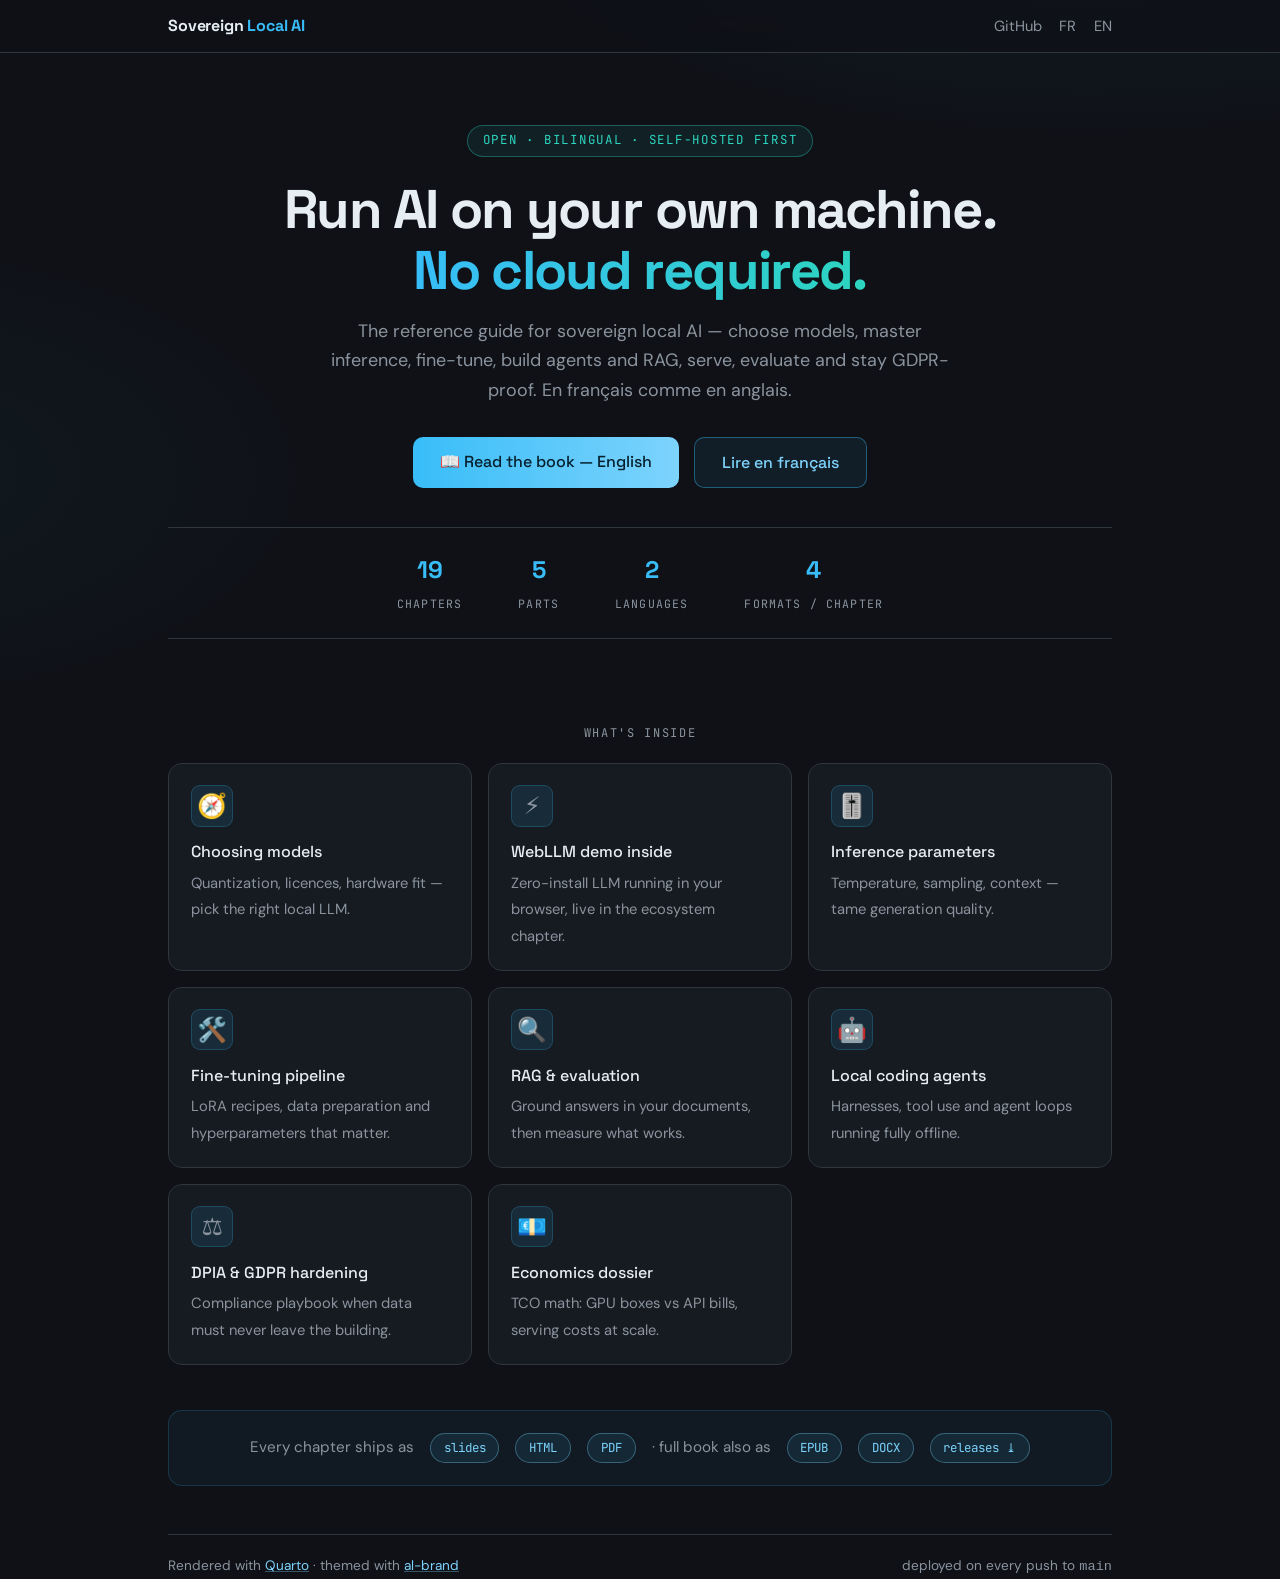
==== tools/index.html @ 24ec6c0c "feat: outstanding landing page + book reading UX - landing: hero w/ gradient headline, stats band, 8" ====
<!doctype html>
<html lang="en">
  <head>
    <meta charset="utf-8" />
    <meta name="viewport" content="width=device-width, initial-scale=1" />
    <title>Sovereign Local AI — The Reference Guide / Le guide de référence</title>
    <meta
      name="description"
      content="Sovereign Local AI — open bilingual reference guide: run, tune and ship local LLMs. Run locally, tune, deploy: 19 chapters, 5 parts, slides, PDF, EPUB."
    />
    <link
      rel="icon"
      href="data:image/svg+xml,<svg xmlns='http://www.w3.org/2000/svg' viewBox='0 0 100 100'><text y='.9em' font-size='90'>🛰️</text></svg>"
    />
    <link rel="preconnect" href="https://fonts.googleapis.com" />
    <link rel="preconnect" href="https://fonts.gstatic.com" crossorigin />
    <link
      href="https://fonts.googleapis.com/css2?family=Space+Grotesk:wght@500;700&family=DM+Sans:ital,wght@0,400;0,500;1,400&family=JetBrains+Mono&display=swap"
      rel="stylesheet"
    />
    <style>
      :root {
        --void: #0f1117;
        --surface: #161b22;
        --surface-mid: #1c2128;
        --border: #30363d;
        --ink: #e6edf3;
        --muted: #8b949e;
        --sky: #38bdf8;
        --sky-light: #7dd3fc;
        --teal: #2dd4bf;
      }
      * {
        box-sizing: border-box;
      }
      html {
        scroll-behavior: smooth;
      }
      body {
        margin: 0;
        background:
          radial-gradient(70rem 34rem at 85% -12%, rgba(56, 189, 248, 0.1), transparent 60%),
          radial-gradient(50rem 26rem at -10% 30%, rgba(45, 212, 191, 0.05), transparent 55%),
          var(--void);
        color: var(--ink);
        font-family: "DM Sans", system-ui, sans-serif;
        line-height: 1.65;
      }
      ::selection {
        background: rgba(56, 189, 248, 0.35);
      }
      :focus-visible {
        outline: 2px solid var(--sky);
        outline-offset: 3px;
        border-radius: 4px;
      }

      /* ── layout ── */
      .wrap {
        max-width: 62rem;
        margin: 0 auto;
        padding: 0 1.5rem;
      }
      main {
        padding-bottom: 3rem;
      }

      /* ── top bar ── */
      .topbar {
        position: sticky;
        top: 0;
        z-index: 10;
        backdrop-filter: blur(10px);
        background: rgba(15, 17, 23, 0.75);
        border-bottom: 1px solid var(--border);
      }
      .topbar .wrap {
        display: flex;
        align-items: center;
        gap: 1rem;
        height: 3.25rem;
      }
      .brand {
        font-family: "Space Grotesk", sans-serif;
        font-weight: 700;
        letter-spacing: -0.01em;
        color: var(--ink);
        text-decoration: none;
        white-space: nowrap;
      }
      .brand em {
        color: var(--sky);
        font-style: normal;
      }
      .topbar nav {
        margin-left: auto;
        display: flex;
        gap: 1.1rem;
        align-items: center;
      }
      .topbar nav a {
        color: var(--muted);
        text-decoration: none;
        font-size: 0.92rem;
      }
      .topbar nav a:hover {
        color: var(--sky);
      }

      /* ── hero ── */
      .hero {
        text-align: center;
        padding: 4.5rem 0 2.5rem;
      }
      .kicker {
        display: inline-block;
        font-family: "JetBrains Mono", monospace;
        font-size: 0.78rem;
        letter-spacing: 0.14em;
        text-transform: uppercase;
        color: var(--teal);
        border: 1px solid rgba(45, 212, 191, 0.35);
        background: rgba(45, 212, 191, 0.08);
        border-radius: 999px;
        padding: 0.28rem 0.9rem;
        margin-bottom: 1.4rem;
      }
      h1 {
        font-family: "Space Grotesk", sans-serif;
        font-size: clamp(2.1rem, 6vw, 3.4rem);
        letter-spacing: -0.03em;
        line-height: 1.12;
        margin: 0 auto 1rem;
        max-width: 46rem;
      }
      h1 .grad {
        background: linear-gradient(92deg, var(--sky), var(--teal));
        -webkit-background-clip: text;
        background-clip: text;
        color: transparent;
      }
      .hero p.sub {
        color: var(--muted);
        font-size: 1.12rem;
        max-width: 40rem;
        margin: 0 auto 2rem;
      }
      .cta-row {
        display: flex;
        gap: 0.9rem;
        justify-content: center;
        flex-wrap: wrap;
        margin-bottom: 2.4rem;
      }
      .cta {
        font-family: "Space Grotesk", sans-serif;
        font-weight: 500;
        font-size: 1rem;
        text-decoration: none;
        padding: 0.7rem 1.7rem;
        border-radius: 10px;
        transition: transform 0.15s ease, box-shadow 0.15s ease, background 0.15s ease;
      }
      .cta.primary {
        color: #06202e;
        background: linear-gradient(92deg, var(--sky), var(--sky-light));
        box-shadow: 0 0 0 rgba(56, 189, 248, 0);
      }
      .cta.primary:hover {
        transform: translateY(-2px);
        box-shadow: 0 8px 28px rgba(56, 189, 248, 0.35);
      }
      .cta.ghost {
        color: var(--sky-light);
        border: 1px solid rgba(56, 189, 248, 0.4);
        background: rgba(56, 189, 248, 0.07);
      }
      .cta.ghost:hover {
        background: rgba(56, 189, 248, 0.16);
        transform: translateY(-2px);
      }

      /* ── stats ── */
      .stats {
        display: flex;
        justify-content: center;
        gap: clamp(1.2rem, 5vw, 3.5rem);
        flex-wrap: wrap;
        padding: 1.4rem 0;
        border-top: 1px solid var(--border);
        border-bottom: 1px solid var(--border);
      }
      .stat b {
        display: block;
        font-family: "Space Grotesk", sans-serif;
        font-size: 1.5rem;
        color: var(--sky);
        letter-spacing: -0.01em;
      }
      .stat span {
        font-family: "JetBrains Mono", monospace;
        font-size: 0.72rem;
        letter-spacing: 0.1em;
        text-transform: uppercase;
        color: var(--muted);
      }

      /* ── features ── */
      .features-label {
        text-align: center;
        font-family: "JetBrains Mono", monospace;
        font-size: 0.75rem;
        letter-spacing: 0.14em;
        text-transform: uppercase;
        color: var(--muted);
        margin: 2.8rem 0 1.2rem;
      }
      .grid {
        display: grid;
        grid-template-columns: repeat(auto-fit, minmax(16rem, 1fr));
        gap: 1rem;
      }
      a.tile {
        display: block;
        padding: 1.3rem 1.4rem;
        border-radius: 14px;
        background: linear-gradient(var(--surface), var(--surface)) padding-box,
          linear-gradient(120deg, rgba(56, 189, 248, 0), rgba(56, 189, 248, 0)) border-box;
        border: 1px solid var(--border);
        text-decoration: none;
        color: inherit;
        transition: transform 0.18s ease, border-color 0.18s ease, box-shadow 0.18s ease;
      }
      a.tile:hover {
        transform: translateY(-4px);
        border-color: rgba(56, 189, 248, 0.55);
        box-shadow: 0 12px 32px rgba(56, 189, 248, 0.12);
      }
      .tile .ico {
        font-size: 1.5rem;
        display: inline-grid;
        place-items: center;
        width: 2.6rem;
        height: 2.6rem;
        border-radius: 9px;
        background: rgba(56, 189, 248, 0.1);
        border: 1px solid rgba(56, 189, 248, 0.22);
        margin-bottom: 0.8rem;
      }
      .tile b {
        font-family: "Space Grotesk", sans-serif;
        display: block;
        margin-bottom: 0.25rem;
        font-weight: 500;
      }
      .tile span {
        color: var(--muted);
        font-size: 0.92rem;
      }
      .tile .arrow {
        float: right;
        color: var(--sky);
        opacity: 0;
        transition: opacity 0.18s ease;
      }
      .tile:hover .arrow {
        opacity: 1;
      }

      /* ── formats strip ── */
      .formats {
        margin: 2.8rem 0 0;
        padding: 1.4rem;
        border-radius: 14px;
        background: rgba(56, 189, 248, 0.05);
        border: 1px solid rgba(56, 189, 248, 0.18);
        display: flex;
        gap: 1rem;
        align-items: center;
        flex-wrap: wrap;
        justify-content: center;
        text-align: center;
      }
      .formats p {
        margin: 0;
        color: var(--muted);
        font-size: 0.95rem;
      }
      .chip {
        font-family: "JetBrains Mono", monospace;
        font-size: 0.78rem;
        color: var(--sky-light);
        border: 1px solid rgba(125, 211, 252, 0.35);
        background: rgba(56, 189, 248, 0.09);
        border-radius: 999px;
        padding: 0.22rem 0.8rem;
        text-decoration: none;
        transition: background 0.15s ease;
      }
      .chip:hover {
        background: rgba(56, 189, 248, 0.2);
        color: var(--sky);
      }

      footer {
        margin-top: 3rem;
        padding: 1.25rem 0 0;
        border-top: 1px solid var(--border);
        font-size: 0.85rem;
        color: var(--muted);
        display: flex;
        gap: 0.5rem;
        flex-wrap: wrap;
      }
      footer a {
        color: var(--sky-light);
        text-decoration-color: rgba(125, 211, 252, 0.35);
      }
      footer a:hover {
        color: var(--sky);
      }
      a {
        color: var(--sky-light);
      }

      /* ── entrance animation (a11y safe) ── */
      @media (prefers-reduced-motion: no-preference) {
        .rise {
          opacity: 0;
          transform: translateY(14px);
          animation: rise 0.55s cubic-bezier(0.2, 0.7, 0.3, 1) forwards;
        }
        .rise:nth-child(2) { animation-delay: 0.07s; }
        .rise:nth-child(3) { animation-delay: 0.14s; }
        @keyframes rise {
          to {
            opacity: 1;
            transform: none;
          }
        }
      }
    </style>
  </head>
  <body>
    <header class="topbar">
      <div class="wrap">
        <a class="brand" href="./">Sovereign <em>Local AI</em></a>
        <nav>
          <a href="https://github.com/antoinelucasfra/localai-review">GitHub</a>
          <a href="fr/book.html">FR</a>
          <a href="en/book.html">EN</a>
        </nav>
      </div>
    </header>

    <main class="wrap">
      <section class="hero">
        <span class="kicker rise">open · bilingual · self-hosted first</span>
        <h1 class="rise">
          Run AI on your own machine.<br />
          <span class="grad">No cloud required.</span>
        </h1>
        <p class="sub rise">
          The reference guide for sovereign local AI — choose models, master inference,
          fine-tune, build agents and RAG, serve, evaluate and stay GDPR-proof.
          En français comme en anglais.
        </p>
        <div class="cta-row rise">
          <a class="cta primary" href="en/book.html">📖 Read the book — English</a>
          <a class="cta ghost" href="fr/book.html">Lire en français</a>
        </div>

        <div class="stats rise">
          <div class="stat"><b>19</b><span>chapters</span></div>
          <div class="stat"><b>5</b><span>parts</span></div>
          <div class="stat"><b>2</b><span>languages</span></div>
          <div class="stat"><b>4</b><span>formats / chapter</span></div>
        </div>
      </section>

      <p class="features-label">What's inside</p>
      <div class="grid">
        <a class="tile" href="en/book.html#core">
          <span class="ico">🧭</span><span class="arrow">→</span>
          <b>Choosing models</b>
          <span>Quantization, licences, hardware fit — pick the right local LLM.</span>
        </a>
        <a class="tile" href="en/book.html#ecosystem">
          <span class="ico">⚡</span><span class="arrow">→</span>
          <b>WebLLM demo inside</b>
          <span>Zero-install LLM running in your browser, live in the ecosystem chapter.</span>
        </a>
        <a class="tile" href="en/book.html#params">
          <span class="ico">🎚️</span><span class="arrow">→</span>
          <b>Inference parameters</b>
          <span>Temperature, sampling, context — tame generation quality.</span>
        </a>
        <a class="tile" href="en/book.html#finetune">
          <span class="ico">🛠️</span><span class="arrow">→</span>
          <b>Fine-tuning pipeline</b>
          <span>LoRA recipes, data preparation and hyperparameters that matter.</span>
        </a>
        <a class="tile" href="en/book.html#rag">
          <span class="ico">🔍</span><span class="arrow">→</span>
          <b>RAG &amp; evaluation</b>
          <span>Ground answers in your documents, then measure what works.</span>
        </a>
        <a class="tile" href="en/book.html#agents">
          <span class="ico">🤖</span><span class="arrow">→</span>
          <b>Local coding agents</b>
          <span>Harnesses, tool use and agent loops running fully offline.</span>
        </a>
        <a class="tile" href="en/book.html#dpia">
          <span class="ico">⚖️</span><span class="arrow">→</span>
          <b>DPIA &amp; GDPR hardening</b>
          <span>Compliance playbook when data must never leave the building.</span>
        </a>
        <a class="tile" href="en/book.html#bizcase">
          <span class="ico">💶</span><span class="arrow">→</span>
          <b>Economics dossier</b>
          <span>TCO math: GPU boxes vs API bills, serving costs at scale.</span>
        </a>
      </div>

      <div class="formats">
        <p>Every chapter ships as</p>
        <span class="chip">slides</span><span class="chip">HTML</span>
        <span class="chip">PDF</span>
        <p>· full book also as</p>
        <span class="chip">EPUB</span><span class="chip">DOCX</span>
        <a class="chip" href="https://github.com/antoinelucasfra/localai-review/releases">releases ⤓</a>
      </div>

      <footer>
        <span>
          Rendered with <a href="https://quarto.org">Quarto</a> · themed with
          <a href="https://github.com/antoinelucasfra/quarto-al-brand">al-brand</a>
        </span>
        <span style="margin-left:auto">deployed on every push to <code>main</code></span>
      </footer>
    </main>
  </body>
</html>
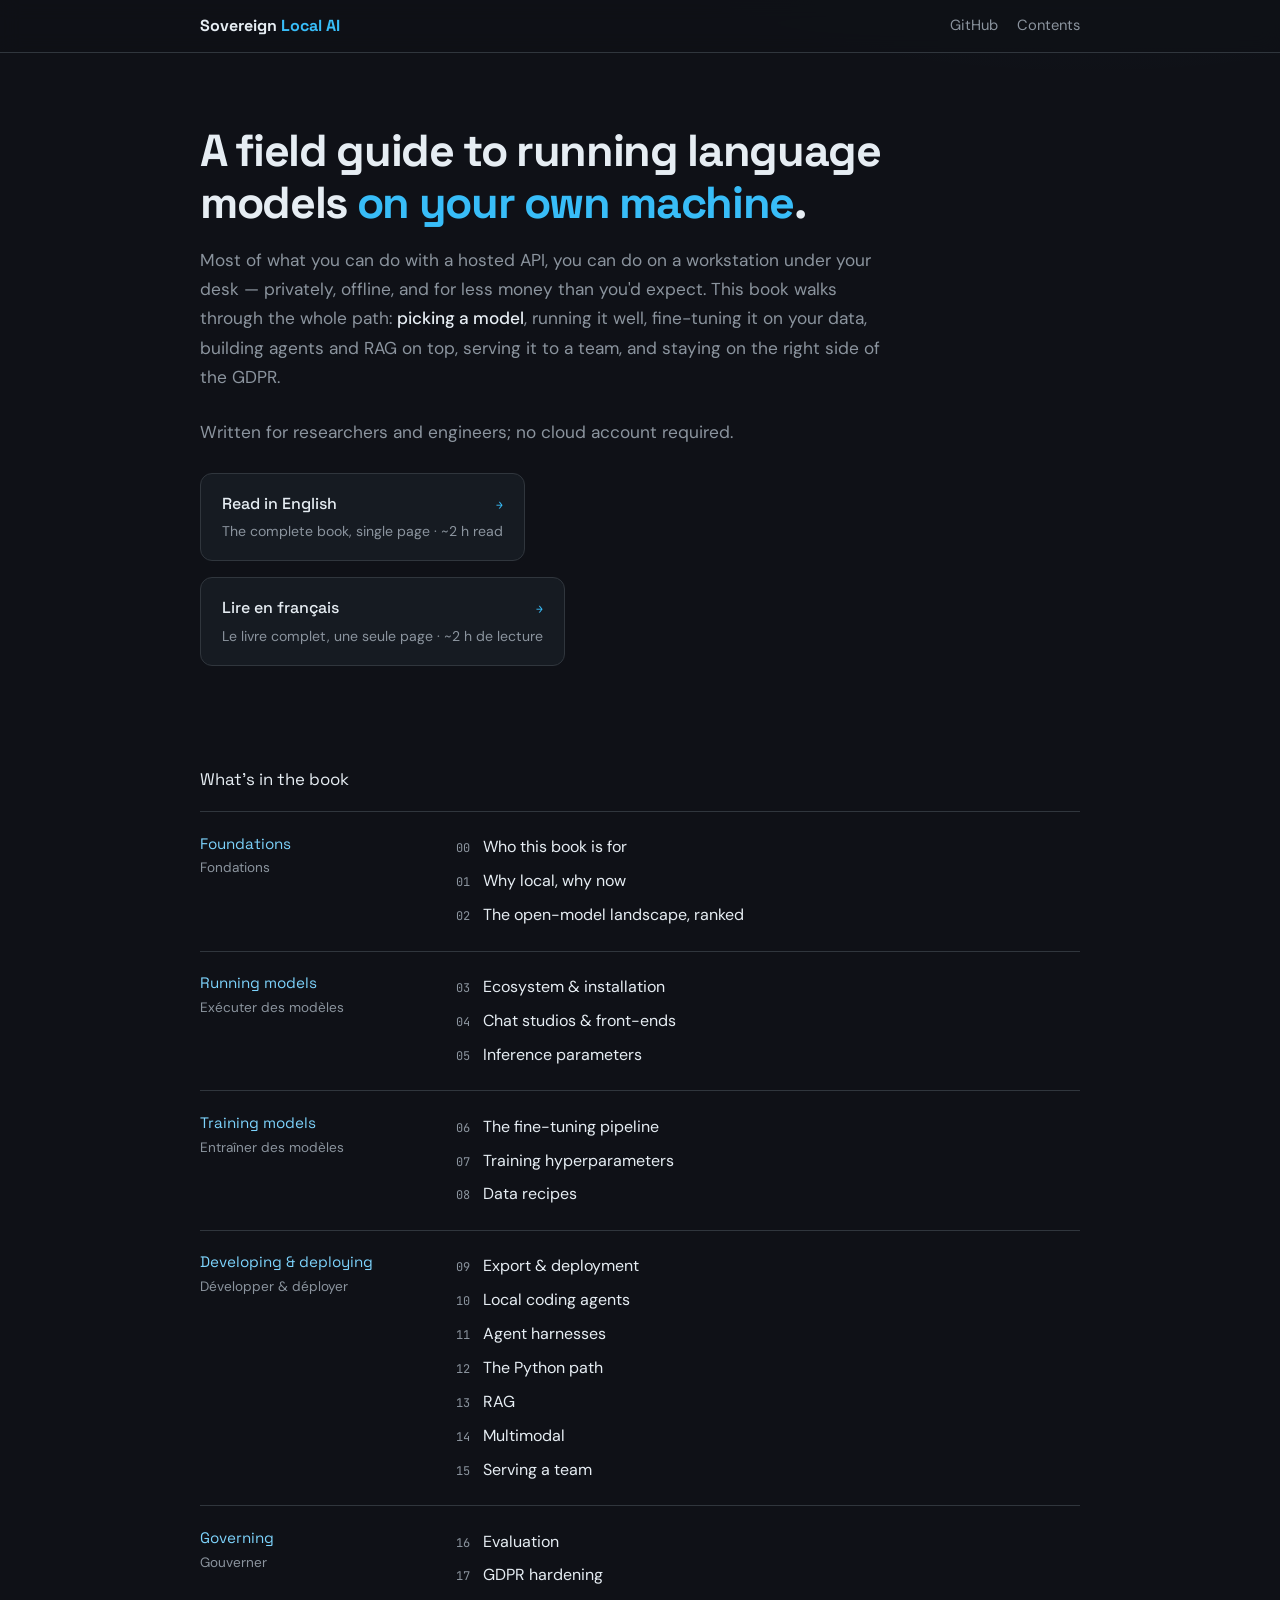
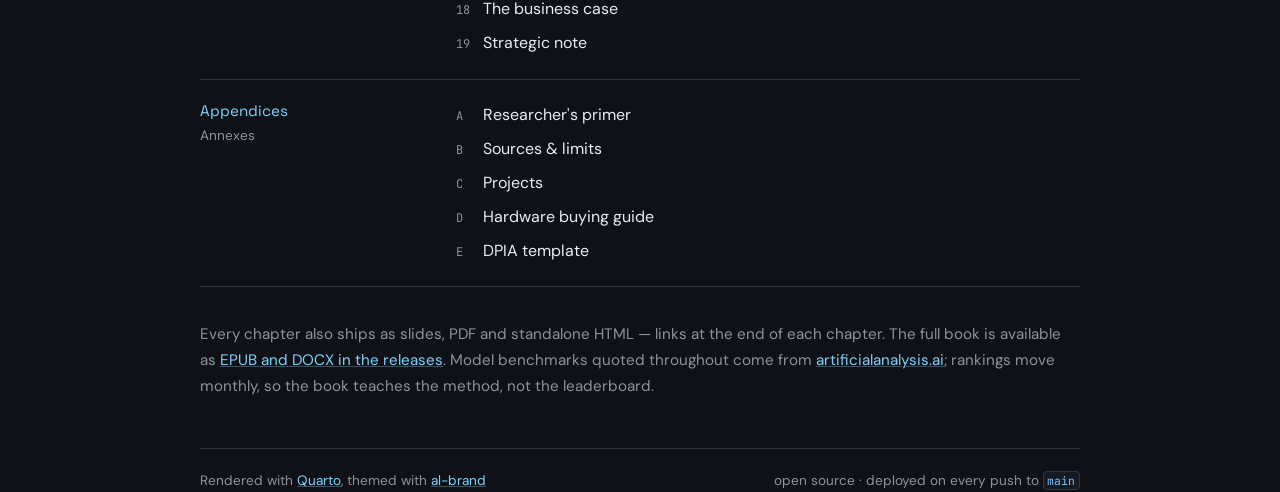
==== commit e44bc191: "feat: data figures in book + editorial landing page - tools/make_figs.py: 4 hand-built branded SVG f" ====
--- a/tools/index.html
+++ b/tools/index.html
@@ -3,10 +3,10 @@
   <head>
     <meta charset="utf-8" />
     <meta name="viewport" content="width=device-width, initial-scale=1" />
-    <title>Sovereign Local AI — The Reference Guide / Le guide de référence</title>
+    <title>Sovereign Local AI — a field guide / un guide de terrain</title>
     <meta
       name="description"
-      content="Sovereign Local AI — open bilingual reference guide: run, tune and ship local LLMs. Run locally, tune, deploy: 19 chapters, 5 parts, slides, PDF, EPUB."
+      content="An open, bilingual field guide to running language models on your own hardware: choosing models, inference, fine-tuning, agents, RAG, serving, evaluation and GDPR. Disponible en français."
     />
     <link
       rel="icon"
@@ -22,13 +22,11 @@
       :root {
         --void: #0f1117;
         --surface: #161b22;
-        --surface-mid: #1c2128;
         --border: #30363d;
         --ink: #e6edf3;
         --muted: #8b949e;
         --sky: #38bdf8;
         --sky-light: #7dd3fc;
-        --teal: #2dd4bf;
       }
       * {
         box-sizing: border-box;
@@ -39,12 +37,11 @@
       body {
         margin: 0;
         background:
-          radial-gradient(70rem 34rem at 85% -12%, rgba(56, 189, 248, 0.1), transparent 60%),
-          radial-gradient(50rem 26rem at -10% 30%, rgba(45, 212, 191, 0.05), transparent 55%),
+          radial-gradient(64rem 30rem at 85% -10%, rgba(56, 189, 248, 0.07), transparent 60%),
           var(--void);
         color: var(--ink);
         font-family: "DM Sans", system-ui, sans-serif;
-        line-height: 1.65;
+        line-height: 1.7;
       }
       ::selection {
         background: rgba(56, 189, 248, 0.35);
@@ -54,39 +51,31 @@
         outline-offset: 3px;
         border-radius: 4px;
       }
-
-      /* ── layout ── */
       .wrap {
-        max-width: 62rem;
+        max-width: 58rem;
         margin: 0 auto;
         padding: 0 1.5rem;
       }
-      main {
-        padding-bottom: 3rem;
-      }
-
-      /* ── top bar ── */
+
+      /* topbar */
       .topbar {
         position: sticky;
         top: 0;
         z-index: 10;
         backdrop-filter: blur(10px);
-        background: rgba(15, 17, 23, 0.75);
+        background: rgba(15, 17, 23, 0.78);
         border-bottom: 1px solid var(--border);
       }
       .topbar .wrap {
         display: flex;
         align-items: center;
-        gap: 1rem;
         height: 3.25rem;
       }
       .brand {
         font-family: "Space Grotesk", sans-serif;
         font-weight: 700;
-        letter-spacing: -0.01em;
         color: var(--ink);
         text-decoration: none;
-        white-space: nowrap;
       }
       .brand em {
         color: var(--sky);
@@ -95,8 +84,7 @@
       .topbar nav {
         margin-left: auto;
         display: flex;
-        gap: 1.1rem;
-        align-items: center;
+        gap: 1.2rem;
       }
       .topbar nav a {
         color: var(--muted);
@@ -107,236 +95,169 @@
         color: var(--sky);
       }
 
-      /* ── hero ── */
-      .hero {
-        text-align: center;
-        padding: 4.5rem 0 2.5rem;
-      }
-      .kicker {
-        display: inline-block;
-        font-family: "JetBrains Mono", monospace;
-        font-size: 0.78rem;
-        letter-spacing: 0.14em;
-        text-transform: uppercase;
-        color: var(--teal);
-        border: 1px solid rgba(45, 212, 191, 0.35);
-        background: rgba(45, 212, 191, 0.08);
-        border-radius: 999px;
-        padding: 0.28rem 0.9rem;
-        margin-bottom: 1.4rem;
+      /* hero — editorial, left-aligned */
+      header.hero {
+        padding: 4.5rem 0 3rem;
+        max-width: 44rem;
       }
       h1 {
         font-family: "Space Grotesk", sans-serif;
-        font-size: clamp(2.1rem, 6vw, 3.4rem);
+        font-size: clamp(1.9rem, 4.6vw, 2.8rem);
         letter-spacing: -0.03em;
-        line-height: 1.12;
-        margin: 0 auto 1rem;
-        max-width: 46rem;
-      }
-      h1 .grad {
-        background: linear-gradient(92deg, var(--sky), var(--teal));
-        -webkit-background-clip: text;
-        background-clip: text;
-        color: transparent;
-      }
-      .hero p.sub {
-        color: var(--muted);
-        font-size: 1.12rem;
-        max-width: 40rem;
-        margin: 0 auto 2rem;
-      }
-      .cta-row {
-        display: flex;
-        gap: 0.9rem;
-        justify-content: center;
+        line-height: 1.15;
+        margin: 0 0 1.1rem;
+      }
+      h1 em {
+        color: var(--sky);
+        font-style: normal;
+      }
+      header.hero p {
+        color: var(--muted);
+        font-size: 1.08rem;
+        margin: 0 0 1.6rem;
+      }
+      header.hero p strong {
+        color: var(--ink);
+        font-weight: 500;
+      }
+      .lang-links {
+        display: flex;
+        gap: 1rem;
         flex-wrap: wrap;
-        margin-bottom: 2.4rem;
-      }
-      .cta {
-        font-family: "Space Grotesk", sans-serif;
-        font-weight: 500;
-        font-size: 1rem;
-        text-decoration: none;
-        padding: 0.7rem 1.7rem;
-        border-radius: 10px;
-        transition: transform 0.15s ease, box-shadow 0.15s ease, background 0.15s ease;
-      }
-      .cta.primary {
-        color: #06202e;
-        background: linear-gradient(92deg, var(--sky), var(--sky-light));
-        box-shadow: 0 0 0 rgba(56, 189, 248, 0);
-      }
-      .cta.primary:hover {
-        transform: translateY(-2px);
-        box-shadow: 0 8px 28px rgba(56, 189, 248, 0.35);
-      }
-      .cta.ghost {
-        color: var(--sky-light);
-        border: 1px solid rgba(56, 189, 248, 0.4);
-        background: rgba(56, 189, 248, 0.07);
-      }
-      .cta.ghost:hover {
-        background: rgba(56, 189, 248, 0.16);
-        transform: translateY(-2px);
-      }
-
-      /* ── stats ── */
-      .stats {
-        display: flex;
-        justify-content: center;
-        gap: clamp(1.2rem, 5vw, 3.5rem);
-        flex-wrap: wrap;
-        padding: 1.4rem 0;
-        border-top: 1px solid var(--border);
-        border-bottom: 1px solid var(--border);
-      }
-      .stat b {
+      }
+      a.lang {
         display: block;
-        font-family: "Space Grotesk", sans-serif;
-        font-size: 1.5rem;
-        color: var(--sky);
-        letter-spacing: -0.01em;
-      }
-      .stat span {
-        font-family: "JetBrains Mono", monospace;
-        font-size: 0.72rem;
-        letter-spacing: 0.1em;
-        text-transform: uppercase;
-        color: var(--muted);
-      }
-
-      /* ── features ── */
-      .features-label {
-        text-align: center;
-        font-family: "JetBrains Mono", monospace;
-        font-size: 0.75rem;
-        letter-spacing: 0.14em;
-        text-transform: uppercase;
-        color: var(--muted);
-        margin: 2.8rem 0 1.2rem;
-      }
-      .grid {
-        display: grid;
-        grid-template-columns: repeat(auto-fit, minmax(16rem, 1fr));
-        gap: 1rem;
-      }
-      a.tile {
-        display: block;
-        padding: 1.3rem 1.4rem;
-        border-radius: 14px;
-        background: linear-gradient(var(--surface), var(--surface)) padding-box,
-          linear-gradient(120deg, rgba(56, 189, 248, 0), rgba(56, 189, 248, 0)) border-box;
+        min-width: 15rem;
+        padding: 1rem 1.3rem;
+        border-radius: 12px;
+        background: var(--surface);
         border: 1px solid var(--border);
         text-decoration: none;
         color: inherit;
-        transition: transform 0.18s ease, border-color 0.18s ease, box-shadow 0.18s ease;
-      }
-      a.tile:hover {
-        transform: translateY(-4px);
+        transition: transform 0.16s ease, border-color 0.16s ease;
+      }
+      a.lang:hover {
+        transform: translateY(-2px);
         border-color: rgba(56, 189, 248, 0.55);
-        box-shadow: 0 12px 32px rgba(56, 189, 248, 0.12);
-      }
-      .tile .ico {
-        font-size: 1.5rem;
-        display: inline-grid;
-        place-items: center;
-        width: 2.6rem;
-        height: 2.6rem;
-        border-radius: 9px;
-        background: rgba(56, 189, 248, 0.1);
-        border: 1px solid rgba(56, 189, 248, 0.22);
-        margin-bottom: 0.8rem;
-      }
-      .tile b {
-        font-family: "Space Grotesk", sans-serif;
+      }
+      a.lang b {
+        font-family: "Space Grotesk", sans-serif;
+        font-weight: 500;
+        display: flex;
+        justify-content: space-between;
+        align-items: baseline;
+      }
+      a.lang b span {
+        font-family: "JetBrains Mono", monospace;
+        font-size: 0.72rem;
+        color: var(--sky);
+        font-weight: 400;
+      }
+      a.lang small {
+        color: var(--muted);
+        font-size: 0.88rem;
+      }
+
+      /* table of contents — the book's real structure */
+      .toc-label {
+        font-family: "Space Grotesk", sans-serif;
+        font-size: 1.05rem;
+        margin: 3.2rem 0 1.1rem;
+        color: var(--ink);
+      }
+      .parts {
+        border-top: 1px solid var(--border);
+      }
+      .part {
+        display: grid;
+        grid-template-columns: 14rem 1fr;
+        gap: 1rem 2rem;
+        padding: 1.15rem 0;
+        border-bottom: 1px solid var(--border);
+      }
+      .part > p {
+        grid-column: 1;
+        margin: 0;
+        font-family: "Space Grotesk", sans-serif;
+        font-size: 0.95rem;
+        color: var(--sky-light);
+      }
+      .part > p small {
         display: block;
-        margin-bottom: 0.25rem;
-        font-weight: 500;
-      }
-      .tile span {
-        color: var(--muted);
-        font-size: 0.92rem;
-      }
-      .tile .arrow {
-        float: right;
-        color: var(--sky);
-        opacity: 0;
-        transition: opacity 0.18s ease;
-      }
-      .tile:hover .arrow {
-        opacity: 1;
-      }
-
-      /* ── formats strip ── */
+        color: var(--muted);
+        font-family: "DM Sans", sans-serif;
+        font-weight: 400;
+        font-size: 0.85rem;
+      }
+      .chapters {
+        grid-column: 2;
+        margin: 0;
+        padding: 0;
+        list-style: none;
+      }
+      .chapters li {
+        margin: 0;
+      }
+      .chapters a {
+        color: var(--ink);
+        text-decoration: none;
+        display: inline-block;
+        padding: 0.18rem 0;
+        border-bottom: 1px solid transparent;
+      }
+      .chapters a:hover {
+        color: var(--sky-light);
+        border-bottom-color: rgba(125, 211, 252, 0.4);
+      }
+      .chapters .no {
+        font-family: "JetBrains Mono", monospace;
+        font-size: 0.75rem;
+        color: var(--muted);
+        width: 1.7rem;
+        display: inline-block;
+      }
+
+      /* formats + footer */
       .formats {
-        margin: 2.8rem 0 0;
-        padding: 1.4rem;
-        border-radius: 14px;
-        background: rgba(56, 189, 248, 0.05);
-        border: 1px solid rgba(56, 189, 248, 0.18);
-        display: flex;
-        gap: 1rem;
-        align-items: center;
-        flex-wrap: wrap;
-        justify-content: center;
-        text-align: center;
-      }
-      .formats p {
-        margin: 0;
+        margin-top: 2.2rem;
         color: var(--muted);
         font-size: 0.95rem;
       }
-      .chip {
+      code {
         font-family: "JetBrains Mono", monospace;
-        font-size: 0.78rem;
-        color: var(--sky-light);
-        border: 1px solid rgba(125, 211, 252, 0.35);
-        background: rgba(56, 189, 248, 0.09);
-        border-radius: 999px;
-        padding: 0.22rem 0.8rem;
-        text-decoration: none;
-        transition: background 0.15s ease;
-      }
-      .chip:hover {
-        background: rgba(56, 189, 248, 0.2);
-        color: var(--sky);
-      }
-
+        font-size: 0.84em;
+        background: var(--surface);
+        border: 1px solid var(--border);
+        border-radius: 4px;
+        padding: 0.08em 0.32em;
+        color: #79c0ff;
+      }
       footer {
         margin-top: 3rem;
-        padding: 1.25rem 0 0;
+        padding-top: 1.25rem;
         border-top: 1px solid var(--border);
         font-size: 0.85rem;
         color: var(--muted);
         display: flex;
-        gap: 0.5rem;
+        gap: 0.6rem;
         flex-wrap: wrap;
       }
-      footer a {
+      footer a,
+      .formats a {
         color: var(--sky-light);
         text-decoration-color: rgba(125, 211, 252, 0.35);
       }
-      footer a:hover {
-        color: var(--sky);
-      }
-      a {
-        color: var(--sky-light);
-      }
-
-      /* ── entrance animation (a11y safe) ── */
-      @media (prefers-reduced-motion: no-preference) {
-        .rise {
-          opacity: 0;
-          transform: translateY(14px);
-          animation: rise 0.55s cubic-bezier(0.2, 0.7, 0.3, 1) forwards;
+      footer a:hover,
+      .formats a:hover {
+        color: var(--sky);
+      }
+      @media (max-width: 40rem) {
+        .part {
+          grid-template-columns: 1fr;
+          gap: 0.4rem;
         }
-        .rise:nth-child(2) { animation-delay: 0.07s; }
-        .rise:nth-child(3) { animation-delay: 0.14s; }
-        @keyframes rise {
-          to {
-            opacity: 1;
-            transform: none;
-          }
+        .part > p small {
+          display: inline;
         }
       }
     </style>
@@ -347,96 +268,109 @@
         <a class="brand" href="./">Sovereign <em>Local AI</em></a>
         <nav>
           <a href="https://github.com/antoinelucasfra/localai-review">GitHub</a>
-          <a href="fr/book.html">FR</a>
-          <a href="en/book.html">EN</a>
+          <a href="#contents">Contents</a>
         </nav>
       </div>
     </header>
 
     <main class="wrap">
-      <section class="hero">
-        <span class="kicker rise">open · bilingual · self-hosted first</span>
-        <h1 class="rise">
-          Run AI on your own machine.<br />
-          <span class="grad">No cloud required.</span>
-        </h1>
-        <p class="sub rise">
-          The reference guide for sovereign local AI — choose models, master inference,
-          fine-tune, build agents and RAG, serve, evaluate and stay GDPR-proof.
-          En français comme en anglais.
+      <header class="hero">
+        <h1>A field guide to running language models <em>on your own machine</em>.</h1>
+        <p>
+          Most of what you can do with a hosted API, you can do on a workstation under
+          your desk — privately, offline, and for less money than you'd expect.
+          This book walks through the whole path: <strong>picking a model</strong>,
+          running it well, fine-tuning it on your data, building agents and RAG on top,
+          serving it to a team, and staying on the right side of the GDPR.
         </p>
-        <div class="cta-row rise">
-          <a class="cta primary" href="en/book.html">📖 Read the book — English</a>
-          <a class="cta ghost" href="fr/book.html">Lire en français</a>
+        <p>
+          Written for researchers and engineers; no cloud account required.
+        </p>
+        <div class="lang-links">
+          <a class="lang" href="en/book.html">
+            <b>Read in English <span>→</span></b>
+            <small>The complete book, single page · ~2 h read</small>
+          </a>
+          <a class="lang" href="fr/book.html">
+            <b>Lire en français <span>→</span></b>
+            <small>Le livre complet, une seule page · ~2 h de lecture</small>
+          </a>
         </div>
-
-        <div class="stats rise">
-          <div class="stat"><b>19</b><span>chapters</span></div>
-          <div class="stat"><b>5</b><span>parts</span></div>
-          <div class="stat"><b>2</b><span>languages</span></div>
-          <div class="stat"><b>4</b><span>formats / chapter</span></div>
-        </div>
-      </section>
-
-      <p class="features-label">What's inside</p>
-      <div class="grid">
-        <a class="tile" href="en/book.html#core">
-          <span class="ico">🧭</span><span class="arrow">→</span>
-          <b>Choosing models</b>
-          <span>Quantization, licences, hardware fit — pick the right local LLM.</span>
-        </a>
-        <a class="tile" href="en/book.html#ecosystem">
-          <span class="ico">⚡</span><span class="arrow">→</span>
-          <b>WebLLM demo inside</b>
-          <span>Zero-install LLM running in your browser, live in the ecosystem chapter.</span>
-        </a>
-        <a class="tile" href="en/book.html#params">
-          <span class="ico">🎚️</span><span class="arrow">→</span>
-          <b>Inference parameters</b>
-          <span>Temperature, sampling, context — tame generation quality.</span>
-        </a>
-        <a class="tile" href="en/book.html#finetune">
-          <span class="ico">🛠️</span><span class="arrow">→</span>
-          <b>Fine-tuning pipeline</b>
-          <span>LoRA recipes, data preparation and hyperparameters that matter.</span>
-        </a>
-        <a class="tile" href="en/book.html#rag">
-          <span class="ico">🔍</span><span class="arrow">→</span>
-          <b>RAG &amp; evaluation</b>
-          <span>Ground answers in your documents, then measure what works.</span>
-        </a>
-        <a class="tile" href="en/book.html#agents">
-          <span class="ico">🤖</span><span class="arrow">→</span>
-          <b>Local coding agents</b>
-          <span>Harnesses, tool use and agent loops running fully offline.</span>
-        </a>
-        <a class="tile" href="en/book.html#dpia">
-          <span class="ico">⚖️</span><span class="arrow">→</span>
-          <b>DPIA &amp; GDPR hardening</b>
-          <span>Compliance playbook when data must never leave the building.</span>
-        </a>
-        <a class="tile" href="en/book.html#bizcase">
-          <span class="ico">💶</span><span class="arrow">→</span>
-          <b>Economics dossier</b>
-          <span>TCO math: GPU boxes vs API bills, serving costs at scale.</span>
-        </a>
+      </header>
+
+      <p class="toc-label" id="contents">What's in the book</p>
+      <div class="parts">
+        <section class="part">
+          <p>Foundations<small>Fondations</small></p>
+          <ul class="chapters">
+            <li><a href="en/book.html#audience"><span class="no">00</span>Who this book is for</a></li>
+            <li><a href="en/book.html#why"><span class="no">01</span>Why local, why now</a></li>
+            <li><a href="en/book.html#landscape"><span class="no">02</span>The open-model landscape, ranked</a></li>
+          </ul>
+        </section>
+        <section class="part">
+          <p>Running models<small>Exécuter des modèles</small></p>
+          <ul class="chapters">
+            <li><a href="en/book.html#ecosystem"><span class="no">03</span>Ecosystem &amp; installation</a></li>
+            <li><a href="en/book.html#chat"><span class="no">04</span>Chat studios &amp; front-ends</a></li>
+            <li><a href="en/book.html#params"><span class="no">05</span>Inference parameters</a></li>
+          </ul>
+        </section>
+        <section class="part">
+          <p>Training models<small>Entraîner des modèles</small></p>
+          <ul class="chapters">
+            <li><a href="en/book.html#finetune"><span class="no">06</span>The fine-tuning pipeline</a></li>
+            <li><a href="en/book.html#hyper"><span class="no">07</span>Training hyperparameters</a></li>
+            <li><a href="en/book.html#data"><span class="no">08</span>Data recipes</a></li>
+          </ul>
+        </section>
+        <section class="part">
+          <p>Developing &amp; deploying<small>Développer &amp; déployer</small></p>
+          <ul class="chapters">
+            <li><a href="en/book.html#export"><span class="no">09</span>Export &amp; deployment</a></li>
+            <li><a href="en/book.html#agents"><span class="no">10</span>Local coding agents</a></li>
+            <li><a href="en/book.html#harness"><span class="no">11</span>Agent harnesses</a></li>
+            <li><a href="en/book.html#core"><span class="no">12</span>The Python path</a></li>
+            <li><a href="en/book.html#rag"><span class="no">13</span>RAG</a></li>
+            <li><a href="en/book.html#multimodal"><span class="no">14</span>Multimodal</a></li>
+            <li><a href="en/book.html#serving"><span class="no">15</span>Serving a team</a></li>
+          </ul>
+        </section>
+        <section class="part">
+          <p>Governing<small>Gouverner</small></p>
+          <ul class="chapters">
+            <li><a href="en/book.html#evaluate"><span class="no">16</span>Evaluation</a></li>
+            <li><a href="en/book.html#gdpr"><span class="no">17</span>GDPR hardening</a></li>
+            <li><a href="en/book.html#bizcase"><span class="no">18</span>The business case</a></li>
+            <li><a href="en/book.html#strategy"><span class="no">19</span>Strategic note</a></li>
+          </ul>
+        </section>
+        <section class="part">
+          <p>Appendices<small>Annexes</small></p>
+          <ul class="chapters">
+            <li><a href="en/book.html#primer"><span class="no">A</span>Researcher's primer</a></li>
+            <li><a href="en/book.html#sources"><span class="no">B</span>Sources &amp; limits</a></li>
+            <li><a href="en/book.html#projects"><span class="no">C</span>Projects</a></li>
+            <li><a href="en/book.html#hardware"><span class="no">D</span>Hardware buying guide</a></li>
+            <li><a href="en/book.html#dpia"><span class="no">E</span>DPIA template</a></li>
+          </ul>
+        </section>
       </div>
 
-      <div class="formats">
-        <p>Every chapter ships as</p>
-        <span class="chip">slides</span><span class="chip">HTML</span>
-        <span class="chip">PDF</span>
-        <p>· full book also as</p>
-        <span class="chip">EPUB</span><span class="chip">DOCX</span>
-        <a class="chip" href="https://github.com/antoinelucasfra/localai-review/releases">releases ⤓</a>
-      </div>
+      <p class="formats">
+        Every chapter also ships as slides, PDF and standalone HTML — links at the end of
+        each chapter. The full book is available as
+        <a href="https://github.com/antoinelucasfra/localai-review/releases">EPUB and DOCX in the releases</a>.
+        Model benchmarks quoted throughout come from
+        <a href="https://artificialanalysis.ai">artificialanalysis.ai</a>; rankings move monthly, so the book teaches the method, not the leaderboard.
+      </p>
 
       <footer>
         <span>
-          Rendered with <a href="https://quarto.org">Quarto</a> · themed with
+          Rendered with <a href="https://quarto.org">Quarto</a>, themed with
           <a href="https://github.com/antoinelucasfra/quarto-al-brand">al-brand</a>
         </span>
-        <span style="margin-left:auto">deployed on every push to <code>main</code></span>
+        <span style="margin-left:auto">open source · deployed on every push to <code>main</code></span>
       </footer>
     </main>
   </body>
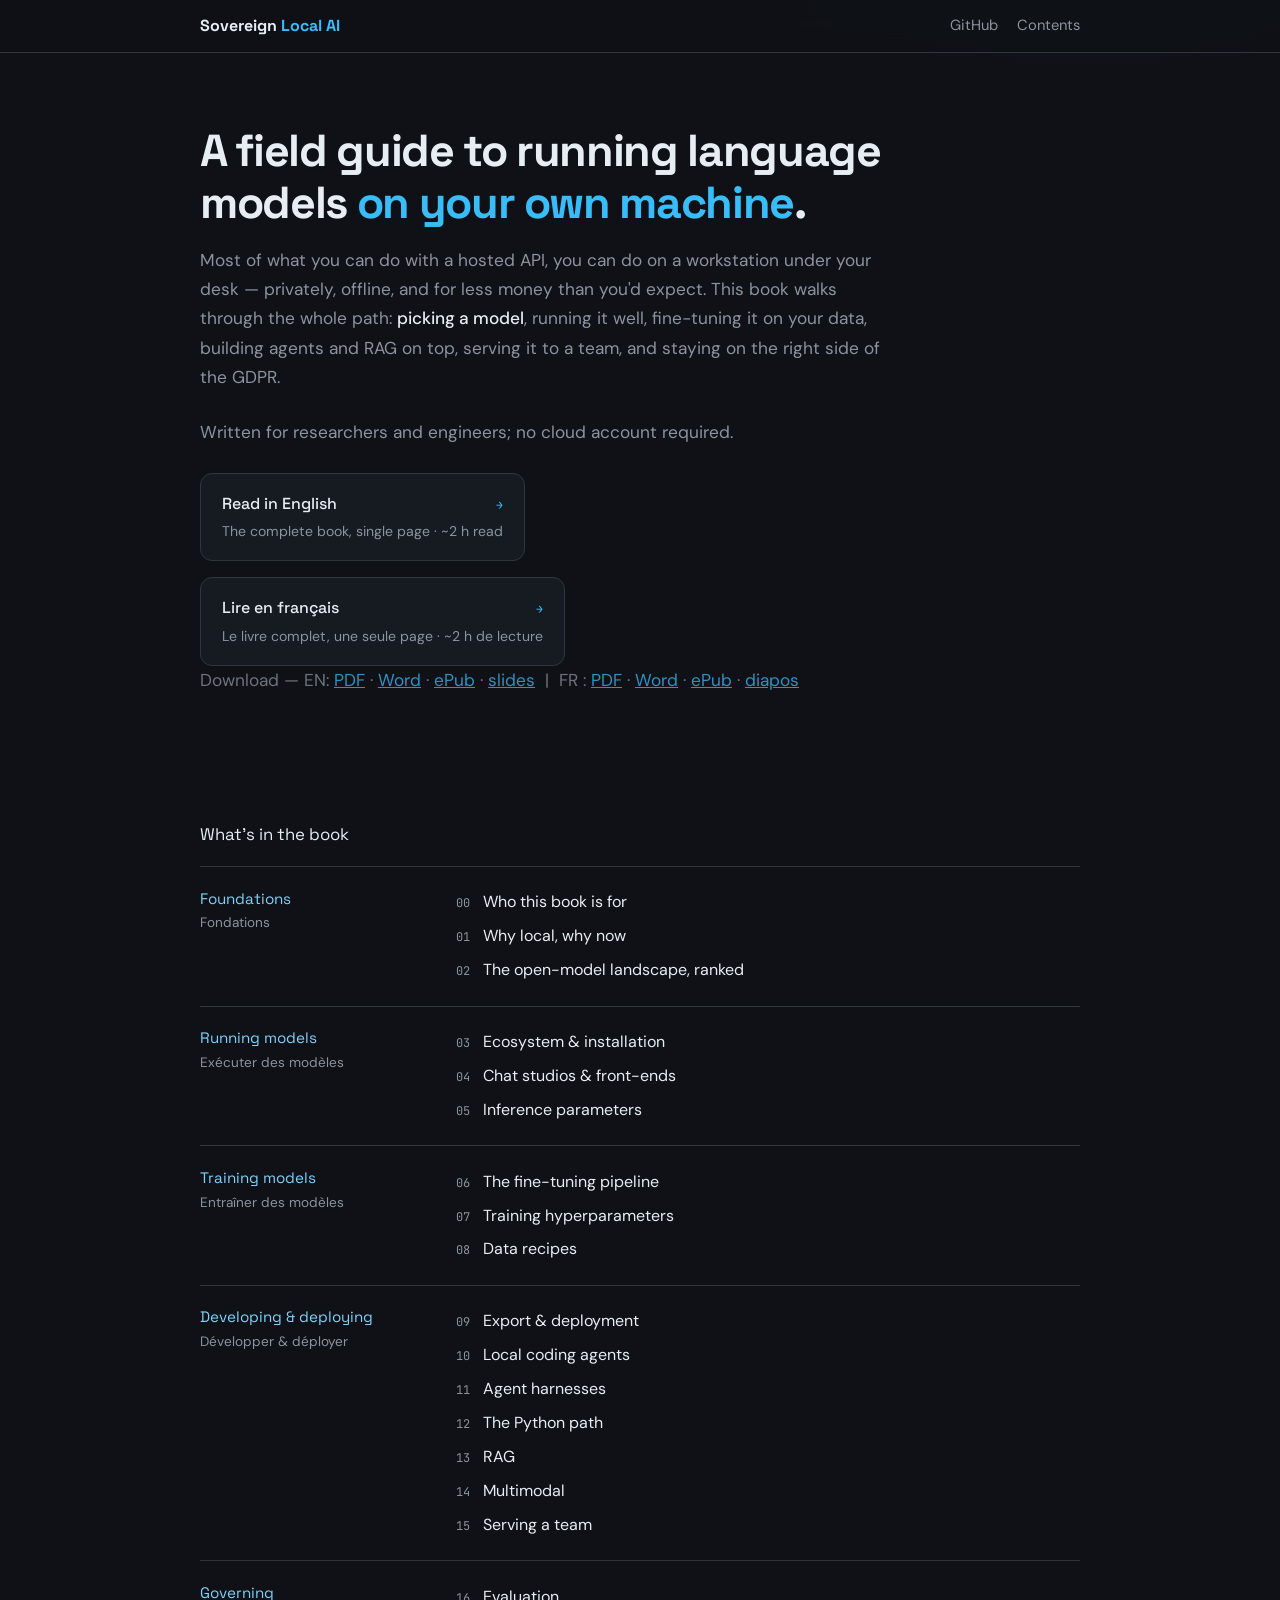
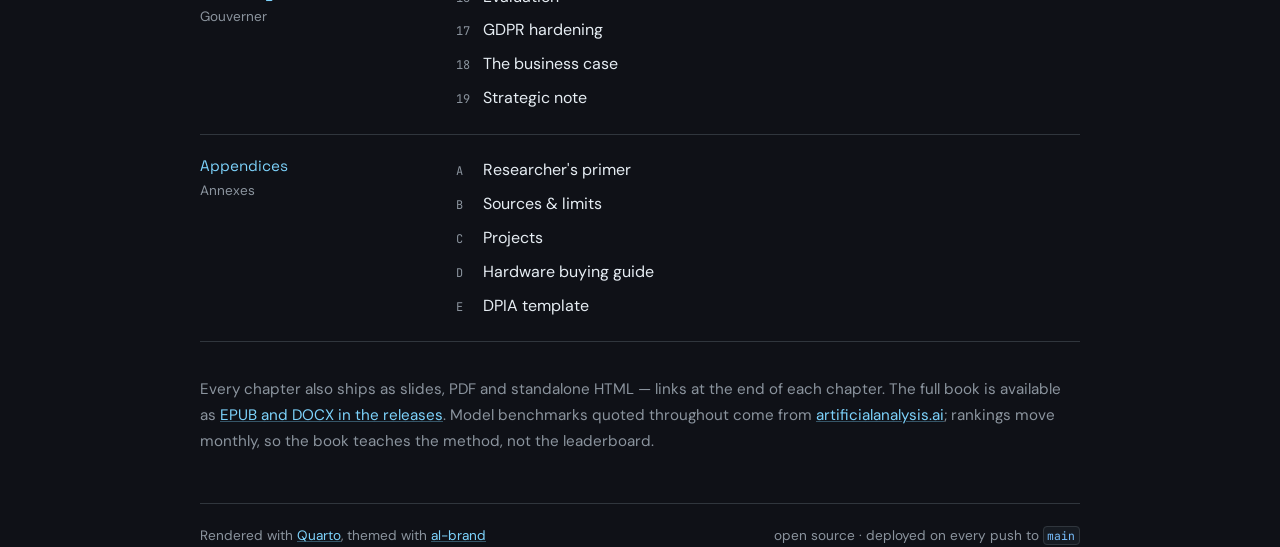
==== commit eb58a213: "feat: nested collapsible book sidebar + full format matrix (book slides, per-chapter Word) + landing" ====
--- a/tools/index.html
+++ b/tools/index.html
@@ -37,7 +37,11 @@
       body {
         margin: 0;
         background:
-          radial-gradient(64rem 30rem at 85% -10%, rgba(56, 189, 248, 0.07), transparent 60%),
+          radial-gradient(
+            64rem 30rem at 85% -10%,
+            rgba(56, 189, 248, 0.07),
+            transparent 60%
+          ),
           var(--void);
         color: var(--ink);
         font-family: "DM Sans", system-ui, sans-serif;
@@ -124,6 +128,14 @@
         display: flex;
         gap: 1rem;
         flex-wrap: wrap;
+      }
+      .dl-line {
+        margin-top: 0.9rem;
+        font-size: 0.85rem;
+        opacity: 0.75;
+      }
+      .dl-line a {
+        color: var(--accent, #38bdf8);
       }
       a.lang {
         display: block;
@@ -134,7 +146,9 @@
         border: 1px solid var(--border);
         text-decoration: none;
         color: inherit;
-        transition: transform 0.16s ease, border-color 0.16s ease;
+        transition:
+          transform 0.16s ease,
+          border-color 0.16s ease;
       }
       a.lang:hover {
         transform: translateY(-2px);
@@ -275,17 +289,18 @@
 
     <main class="wrap">
       <header class="hero">
-        <h1>A field guide to running language models <em>on your own machine</em>.</h1>
+        <h1>
+          A field guide to running language models <em>on your own machine</em>.
+        </h1>
         <p>
-          Most of what you can do with a hosted API, you can do on a workstation under
-          your desk — privately, offline, and for less money than you'd expect.
-          This book walks through the whole path: <strong>picking a model</strong>,
-          running it well, fine-tuning it on your data, building agents and RAG on top,
-          serving it to a team, and staying on the right side of the GDPR.
+          Most of what you can do with a hosted API, you can do on a workstation
+          under your desk — privately, offline, and for less money than you'd
+          expect. This book walks through the whole path:
+          <strong>picking a model</strong>, running it well, fine-tuning it on
+          your data, building agents and RAG on top, serving it to a team, and
+          staying on the right side of the GDPR.
         </p>
-        <p>
-          Written for researchers and engineers; no cloud account required.
-        </p>
+        <p>Written for researchers and engineers; no cloud account required.</p>
         <div class="lang-links">
           <a class="lang" href="en/book.html">
             <b>Read in English <span>→</span></b>
@@ -296,6 +311,18 @@
             <small>Le livre complet, une seule page · ~2 h de lecture</small>
           </a>
         </div>
+        <p class="dl-line">
+          Download — EN:
+          <a href="en/book.pdf">PDF</a> ·
+          <a href="en/book.docx">Word</a> ·
+          <a href="en/book.epub">ePub</a> ·
+          <a href="en/book-slides.html">slides</a>
+          &nbsp;|&nbsp; FR :
+          <a href="fr/book.pdf">PDF</a> ·
+          <a href="fr/book.docx">Word</a> ·
+          <a href="fr/book.epub">ePub</a> ·
+          <a href="fr/book-slides.html">diapos</a>
+        </p>
       </header>
 
       <p class="toc-label" id="contents">What's in the book</p>
@@ -303,74 +330,181 @@
         <section class="part">
           <p>Foundations<small>Fondations</small></p>
           <ul class="chapters">
-            <li><a href="en/book.html#audience"><span class="no">00</span>Who this book is for</a></li>
-            <li><a href="en/book.html#why"><span class="no">01</span>Why local, why now</a></li>
-            <li><a href="en/book.html#landscape"><span class="no">02</span>The open-model landscape, ranked</a></li>
+            <li>
+              <a href="en/book.html#audience"
+                ><span class="no">00</span>Who this book is for</a
+              >
+            </li>
+            <li>
+              <a href="en/book.html#why"
+                ><span class="no">01</span>Why local, why now</a
+              >
+            </li>
+            <li>
+              <a href="en/book.html#landscape"
+                ><span class="no">02</span>The open-model landscape, ranked</a
+              >
+            </li>
           </ul>
         </section>
         <section class="part">
           <p>Running models<small>Exécuter des modèles</small></p>
           <ul class="chapters">
-            <li><a href="en/book.html#ecosystem"><span class="no">03</span>Ecosystem &amp; installation</a></li>
-            <li><a href="en/book.html#chat"><span class="no">04</span>Chat studios &amp; front-ends</a></li>
-            <li><a href="en/book.html#params"><span class="no">05</span>Inference parameters</a></li>
+            <li>
+              <a href="en/book.html#ecosystem"
+                ><span class="no">03</span>Ecosystem &amp; installation</a
+              >
+            </li>
+            <li>
+              <a href="en/book.html#chat"
+                ><span class="no">04</span>Chat studios &amp; front-ends</a
+              >
+            </li>
+            <li>
+              <a href="en/book.html#params"
+                ><span class="no">05</span>Inference parameters</a
+              >
+            </li>
           </ul>
         </section>
         <section class="part">
           <p>Training models<small>Entraîner des modèles</small></p>
           <ul class="chapters">
-            <li><a href="en/book.html#finetune"><span class="no">06</span>The fine-tuning pipeline</a></li>
-            <li><a href="en/book.html#hyper"><span class="no">07</span>Training hyperparameters</a></li>
-            <li><a href="en/book.html#data"><span class="no">08</span>Data recipes</a></li>
+            <li>
+              <a href="en/book.html#finetune"
+                ><span class="no">06</span>The fine-tuning pipeline</a
+              >
+            </li>
+            <li>
+              <a href="en/book.html#hyper"
+                ><span class="no">07</span>Training hyperparameters</a
+              >
+            </li>
+            <li>
+              <a href="en/book.html#data"
+                ><span class="no">08</span>Data recipes</a
+              >
+            </li>
           </ul>
         </section>
         <section class="part">
-          <p>Developing &amp; deploying<small>Développer &amp; déployer</small></p>
+          <p>
+            Developing &amp; deploying<small>Développer &amp; déployer</small>
+          </p>
           <ul class="chapters">
-            <li><a href="en/book.html#export"><span class="no">09</span>Export &amp; deployment</a></li>
-            <li><a href="en/book.html#agents"><span class="no">10</span>Local coding agents</a></li>
-            <li><a href="en/book.html#harness"><span class="no">11</span>Agent harnesses</a></li>
-            <li><a href="en/book.html#core"><span class="no">12</span>The Python path</a></li>
-            <li><a href="en/book.html#rag"><span class="no">13</span>RAG</a></li>
-            <li><a href="en/book.html#multimodal"><span class="no">14</span>Multimodal</a></li>
-            <li><a href="en/book.html#serving"><span class="no">15</span>Serving a team</a></li>
+            <li>
+              <a href="en/book.html#export"
+                ><span class="no">09</span>Export &amp; deployment</a
+              >
+            </li>
+            <li>
+              <a href="en/book.html#agents"
+                ><span class="no">10</span>Local coding agents</a
+              >
+            </li>
+            <li>
+              <a href="en/book.html#harness"
+                ><span class="no">11</span>Agent harnesses</a
+              >
+            </li>
+            <li>
+              <a href="en/book.html#core"
+                ><span class="no">12</span>The Python path</a
+              >
+            </li>
+            <li>
+              <a href="en/book.html#rag"><span class="no">13</span>RAG</a>
+            </li>
+            <li>
+              <a href="en/book.html#multimodal"
+                ><span class="no">14</span>Multimodal</a
+              >
+            </li>
+            <li>
+              <a href="en/book.html#serving"
+                ><span class="no">15</span>Serving a team</a
+              >
+            </li>
           </ul>
         </section>
         <section class="part">
           <p>Governing<small>Gouverner</small></p>
           <ul class="chapters">
-            <li><a href="en/book.html#evaluate"><span class="no">16</span>Evaluation</a></li>
-            <li><a href="en/book.html#gdpr"><span class="no">17</span>GDPR hardening</a></li>
-            <li><a href="en/book.html#bizcase"><span class="no">18</span>The business case</a></li>
-            <li><a href="en/book.html#strategy"><span class="no">19</span>Strategic note</a></li>
+            <li>
+              <a href="en/book.html#evaluate"
+                ><span class="no">16</span>Evaluation</a
+              >
+            </li>
+            <li>
+              <a href="en/book.html#gdpr"
+                ><span class="no">17</span>GDPR hardening</a
+              >
+            </li>
+            <li>
+              <a href="en/book.html#bizcase"
+                ><span class="no">18</span>The business case</a
+              >
+            </li>
+            <li>
+              <a href="en/book.html#strategy"
+                ><span class="no">19</span>Strategic note</a
+              >
+            </li>
           </ul>
         </section>
         <section class="part">
           <p>Appendices<small>Annexes</small></p>
           <ul class="chapters">
-            <li><a href="en/book.html#primer"><span class="no">A</span>Researcher's primer</a></li>
-            <li><a href="en/book.html#sources"><span class="no">B</span>Sources &amp; limits</a></li>
-            <li><a href="en/book.html#projects"><span class="no">C</span>Projects</a></li>
-            <li><a href="en/book.html#hardware"><span class="no">D</span>Hardware buying guide</a></li>
-            <li><a href="en/book.html#dpia"><span class="no">E</span>DPIA template</a></li>
+            <li>
+              <a href="en/book.html#primer"
+                ><span class="no">A</span>Researcher's primer</a
+              >
+            </li>
+            <li>
+              <a href="en/book.html#sources"
+                ><span class="no">B</span>Sources &amp; limits</a
+              >
+            </li>
+            <li>
+              <a href="en/book.html#projects"
+                ><span class="no">C</span>Projects</a
+              >
+            </li>
+            <li>
+              <a href="en/book.html#hardware"
+                ><span class="no">D</span>Hardware buying guide</a
+              >
+            </li>
+            <li>
+              <a href="en/book.html#dpia"
+                ><span class="no">E</span>DPIA template</a
+              >
+            </li>
           </ul>
         </section>
       </div>
 
       <p class="formats">
-        Every chapter also ships as slides, PDF and standalone HTML — links at the end of
-        each chapter. The full book is available as
-        <a href="https://github.com/antoinelucasfra/localai-review/releases">EPUB and DOCX in the releases</a>.
-        Model benchmarks quoted throughout come from
-        <a href="https://artificialanalysis.ai">artificialanalysis.ai</a>; rankings move monthly, so the book teaches the method, not the leaderboard.
+        Every chapter also ships as slides, PDF and standalone HTML — links at
+        the end of each chapter. The full book is available as
+        <a href="https://github.com/antoinelucasfra/localai-review/releases"
+          >EPUB and DOCX in the releases</a
+        >. Model benchmarks quoted throughout come from
+        <a href="https://artificialanalysis.ai">artificialanalysis.ai</a>;
+        rankings move monthly, so the book teaches the method, not the
+        leaderboard.
       </p>
 
       <footer>
         <span>
           Rendered with <a href="https://quarto.org">Quarto</a>, themed with
-          <a href="https://github.com/antoinelucasfra/quarto-al-brand">al-brand</a>
+          <a href="https://github.com/antoinelucasfra/quarto-al-brand"
+            >al-brand</a
+          >
         </span>
-        <span style="margin-left:auto">open source · deployed on every push to <code>main</code></span>
+        <span style="margin-left: auto"
+          >open source · deployed on every push to <code>main</code></span
+        >
       </footer>
     </main>
   </body>
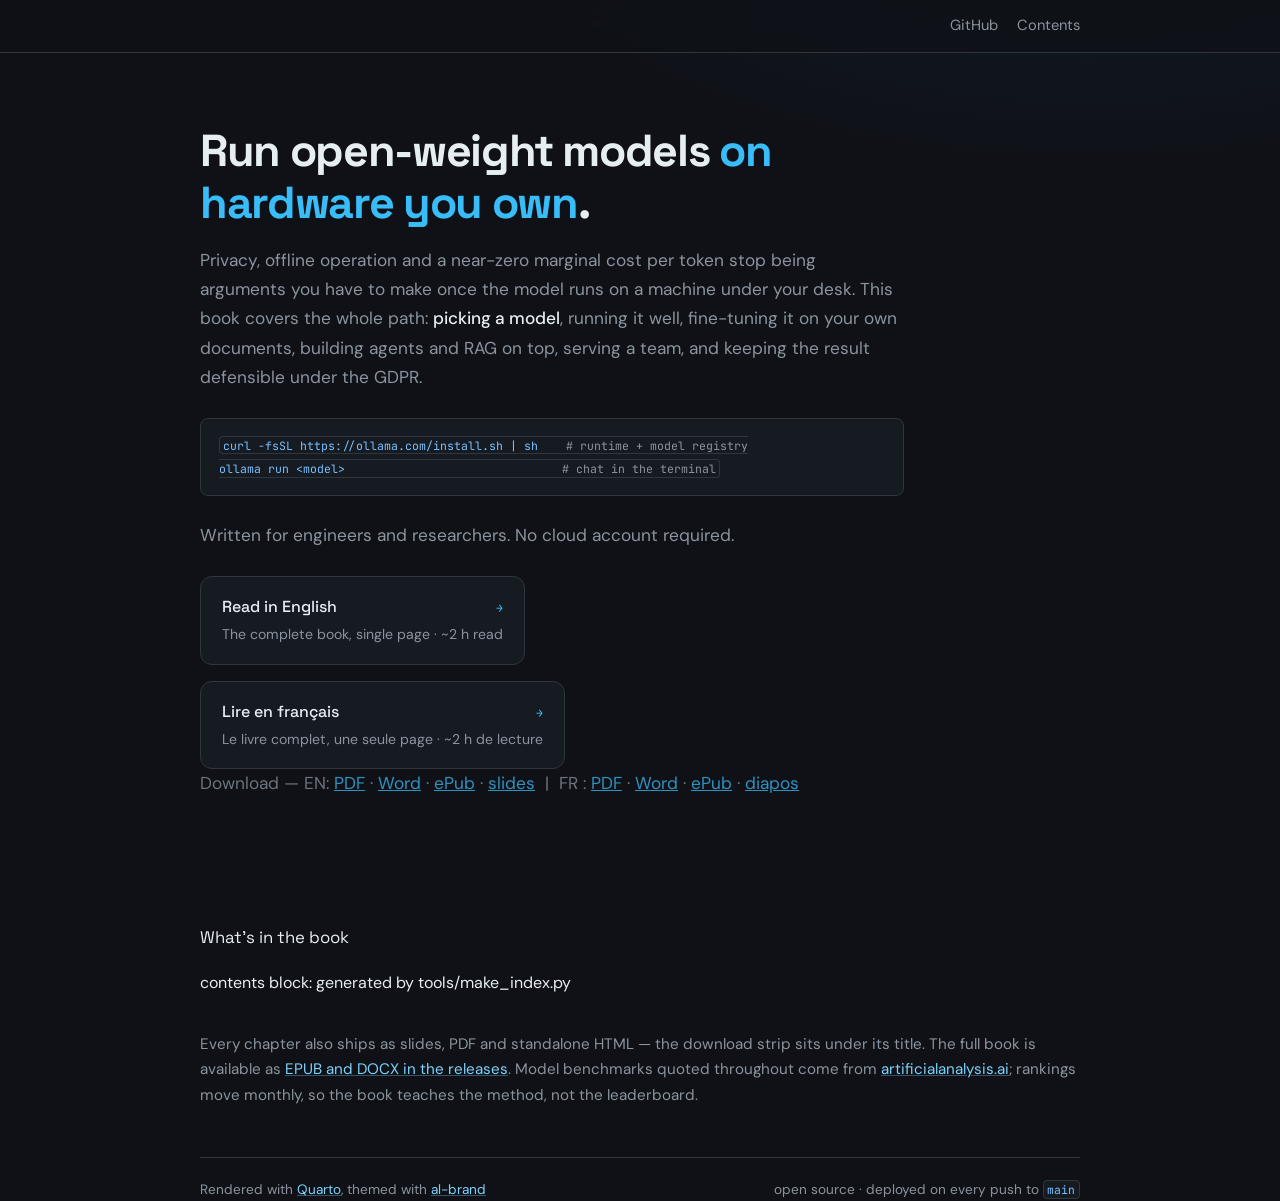
==== commit 7002368d: "build(site): landing generator, 404 page, tooling refresh - tools/make_index.py generates the landin" ====
--- a/tools/index.html
+++ b/tools/index.html
@@ -3,11 +3,8 @@
   <head>
     <meta charset="utf-8" />
     <meta name="viewport" content="width=device-width, initial-scale=1" />
-    <title>Sovereign Local AI — a field guide / un guide de terrain</title>
-    <meta
-      name="description"
-      content="An open, bilingual field guide to running language models on your own hardware: choosing models, inference, fine-tuning, agents, RAG, serving, evaluation and GDPR. Disponible en français."
-    />
+    <!--AL-META:BEGIN-->
+    <!--AL-META:END-->
     <link
       rel="icon"
       href="data:image/svg+xml,<svg xmlns='http://www.w3.org/2000/svg' viewBox='0 0 100 100'><text y='.9em' font-size='90'>🛰️</text></svg>"
@@ -223,14 +220,6 @@
         color: var(--sky-light);
         border-bottom-color: rgba(125, 211, 252, 0.4);
       }
-      .chapters .no {
-        font-family: "JetBrains Mono", monospace;
-        font-size: 0.75rem;
-        color: var(--muted);
-        width: 1.7rem;
-        display: inline-block;
-      }
-
       /* formats + footer */
       .formats {
         margin-top: 2.2rem;
@@ -246,6 +235,20 @@
         padding: 0.08em 0.32em;
         color: #79c0ff;
       }
+      pre.quickstart {
+        font-family: "JetBrains Mono", monospace;
+        font-size: 0.86rem;
+        line-height: 1.7;
+        background: var(--surface);
+        border: 1px solid var(--border);
+        border-radius: 8px;
+        padding: 0.9rem 1.1rem;
+        overflow-x: auto;
+        margin: 0 0 1.6rem;
+      }
+      pre.quickstart .c {
+        color: var(--muted);
+      }
       footer {
         margin-top: 3rem;
         padding-top: 1.25rem;
@@ -279,9 +282,9 @@
   <body>
     <header class="topbar">
       <div class="wrap">
-        <a class="brand" href="./">Sovereign <em>Local AI</em></a>
+        <!--AL-BRAND-->
         <nav>
-          <a href="https://github.com/antoinelucasfra/localai-review">GitHub</a>
+          <a href="https://github.com/antoinelucasfra/local-ai-field-guide">GitHub</a>
           <a href="#contents">Contents</a>
         </nav>
       </div>
@@ -290,17 +293,19 @@
     <main class="wrap">
       <header class="hero">
         <h1>
-          A field guide to running language models <em>on your own machine</em>.
+          Run open-weight models <em>on hardware you own</em>.
         </h1>
         <p>
-          Most of what you can do with a hosted API, you can do on a workstation
-          under your desk — privately, offline, and for less money than you'd
-          expect. This book walks through the whole path:
+          Privacy, offline operation and a near-zero marginal cost per token
+          stop being arguments you have to make once the model runs on a
+          machine under your desk. This book covers the whole path:
           <strong>picking a model</strong>, running it well, fine-tuning it on
-          your data, building agents and RAG on top, serving it to a team, and
-          staying on the right side of the GDPR.
+          your own documents, building agents and RAG on top, serving a team,
+          and keeping the result defensible under the GDPR.
         </p>
-        <p>Written for researchers and engineers; no cloud account required.</p>
+        <pre class="quickstart"><code>curl -fsSL https://ollama.com/install.sh | sh    <span class="c"># runtime + model registry</span>
+ollama run &lt;model&gt;                               <span class="c"># chat in the terminal</span></code></pre>
+        <p>Written for engineers and researchers. No cloud account required.</p>
         <div class="lang-links">
           <a class="lang" href="en/book.html">
             <b>Read in English <span>→</span></b>
@@ -313,181 +318,24 @@
         </div>
         <p class="dl-line">
           Download — EN:
-          <a href="en/book.pdf">PDF</a> ·
-          <a href="en/book.docx">Word</a> ·
+          <a href="en/book.pdf">PDF</a> · <a href="en/book.docx">Word</a> ·
           <a href="en/book.epub">ePub</a> ·
           <a href="en/book-slides.html">slides</a>
           &nbsp;|&nbsp; FR :
-          <a href="fr/book.pdf">PDF</a> ·
-          <a href="fr/book.docx">Word</a> ·
+          <a href="fr/book.pdf">PDF</a> · <a href="fr/book.docx">Word</a> ·
           <a href="fr/book.epub">ePub</a> ·
           <a href="fr/book-slides.html">diapos</a>
         </p>
       </header>
 
       <p class="toc-label" id="contents">What's in the book</p>
-      <div class="parts">
-        <section class="part">
-          <p>Foundations<small>Fondations</small></p>
-          <ul class="chapters">
-            <li>
-              <a href="en/book.html#audience"
-                ><span class="no">00</span>Who this book is for</a
-              >
-            </li>
-            <li>
-              <a href="en/book.html#why"
-                ><span class="no">01</span>Why local, why now</a
-              >
-            </li>
-            <li>
-              <a href="en/book.html#landscape"
-                ><span class="no">02</span>The open-model landscape, ranked</a
-              >
-            </li>
-          </ul>
-        </section>
-        <section class="part">
-          <p>Running models<small>Exécuter des modèles</small></p>
-          <ul class="chapters">
-            <li>
-              <a href="en/book.html#ecosystem"
-                ><span class="no">03</span>Ecosystem &amp; installation</a
-              >
-            </li>
-            <li>
-              <a href="en/book.html#chat"
-                ><span class="no">04</span>Chat studios &amp; front-ends</a
-              >
-            </li>
-            <li>
-              <a href="en/book.html#params"
-                ><span class="no">05</span>Inference parameters</a
-              >
-            </li>
-          </ul>
-        </section>
-        <section class="part">
-          <p>Training models<small>Entraîner des modèles</small></p>
-          <ul class="chapters">
-            <li>
-              <a href="en/book.html#finetune"
-                ><span class="no">06</span>The fine-tuning pipeline</a
-              >
-            </li>
-            <li>
-              <a href="en/book.html#hyper"
-                ><span class="no">07</span>Training hyperparameters</a
-              >
-            </li>
-            <li>
-              <a href="en/book.html#data"
-                ><span class="no">08</span>Data recipes</a
-              >
-            </li>
-          </ul>
-        </section>
-        <section class="part">
-          <p>
-            Developing &amp; deploying<small>Développer &amp; déployer</small>
-          </p>
-          <ul class="chapters">
-            <li>
-              <a href="en/book.html#export"
-                ><span class="no">09</span>Export &amp; deployment</a
-              >
-            </li>
-            <li>
-              <a href="en/book.html#agents"
-                ><span class="no">10</span>Local coding agents</a
-              >
-            </li>
-            <li>
-              <a href="en/book.html#harness"
-                ><span class="no">11</span>Agent harnesses</a
-              >
-            </li>
-            <li>
-              <a href="en/book.html#core"
-                ><span class="no">12</span>The Python path</a
-              >
-            </li>
-            <li>
-              <a href="en/book.html#rag"><span class="no">13</span>RAG</a>
-            </li>
-            <li>
-              <a href="en/book.html#multimodal"
-                ><span class="no">14</span>Multimodal</a
-              >
-            </li>
-            <li>
-              <a href="en/book.html#serving"
-                ><span class="no">15</span>Serving a team</a
-              >
-            </li>
-          </ul>
-        </section>
-        <section class="part">
-          <p>Governing<small>Gouverner</small></p>
-          <ul class="chapters">
-            <li>
-              <a href="en/book.html#evaluate"
-                ><span class="no">16</span>Evaluation</a
-              >
-            </li>
-            <li>
-              <a href="en/book.html#gdpr"
-                ><span class="no">17</span>GDPR hardening</a
-              >
-            </li>
-            <li>
-              <a href="en/book.html#bizcase"
-                ><span class="no">18</span>The business case</a
-              >
-            </li>
-            <li>
-              <a href="en/book.html#strategy"
-                ><span class="no">19</span>Strategic note</a
-              >
-            </li>
-          </ul>
-        </section>
-        <section class="part">
-          <p>Appendices<small>Annexes</small></p>
-          <ul class="chapters">
-            <li>
-              <a href="en/book.html#primer"
-                ><span class="no">A</span>Researcher's primer</a
-              >
-            </li>
-            <li>
-              <a href="en/book.html#sources"
-                ><span class="no">B</span>Sources &amp; limits</a
-              >
-            </li>
-            <li>
-              <a href="en/book.html#projects"
-                ><span class="no">C</span>Projects</a
-              >
-            </li>
-            <li>
-              <a href="en/book.html#hardware"
-                ><span class="no">D</span>Hardware buying guide</a
-              >
-            </li>
-            <li>
-              <a href="en/book.html#dpia"
-                ><span class="no">E</span>DPIA template</a
-              >
-            </li>
-          </ul>
-        </section>
-      </div>
+      <!--AL-TOC:BEGIN--> contents block: generated by tools/make_index.py
+      <!--AL-TOC:END-->
 
       <p class="formats">
-        Every chapter also ships as slides, PDF and standalone HTML — links at
-        the end of each chapter. The full book is available as
-        <a href="https://github.com/antoinelucasfra/localai-review/releases"
+        Every chapter also ships as slides, PDF and standalone HTML — the
+        download strip sits under its title. The full book is available as
+        <a href="https://github.com/antoinelucasfra/local-ai-field-guide/releases"
           >EPUB and DOCX in the releases</a
         >. Model benchmarks quoted throughout come from
         <a href="https://artificialanalysis.ai">artificialanalysis.ai</a>;
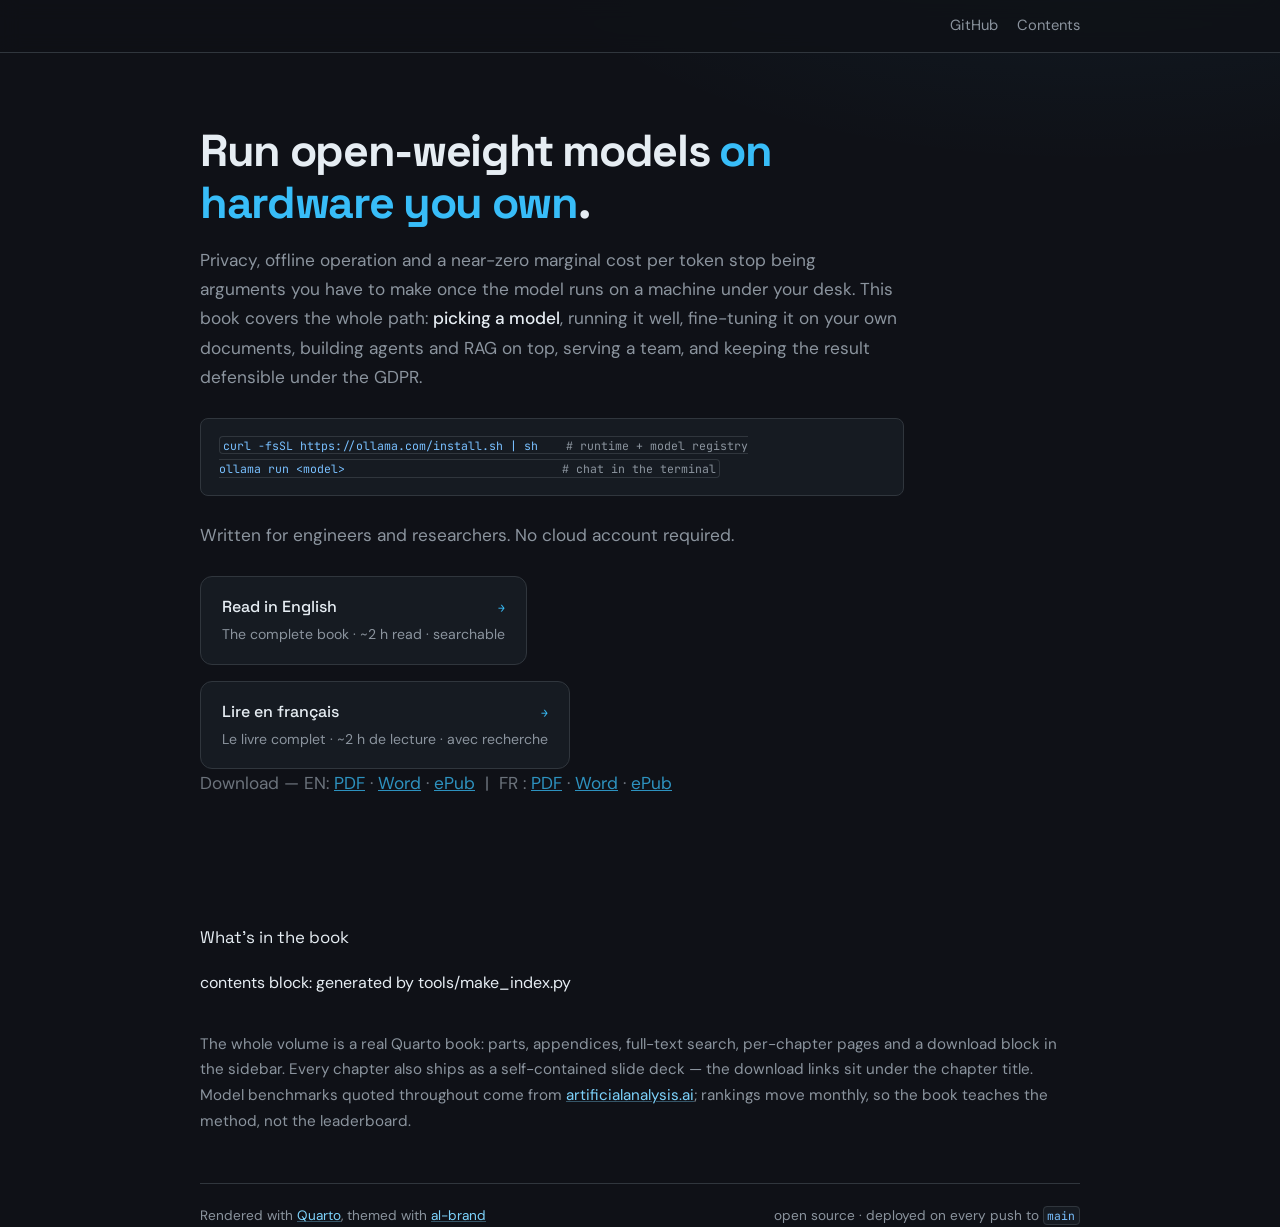
==== commit 80ceba4c: "build(site): real Quarto book project, native reader features project: type: book, generated from ch" ====
--- a/tools/index.html
+++ b/tools/index.html
@@ -307,24 +307,22 @@
 ollama run &lt;model&gt;                               <span class="c"># chat in the terminal</span></code></pre>
         <p>Written for engineers and researchers. No cloud account required.</p>
         <div class="lang-links">
-          <a class="lang" href="en/book.html">
+          <a class="lang" href="en/index.html">
             <b>Read in English <span>→</span></b>
-            <small>The complete book, single page · ~2 h read</small>
+            <small>The complete book · ~2 h read · searchable</small>
           </a>
-          <a class="lang" href="fr/book.html">
+          <a class="lang" href="fr/index.html">
             <b>Lire en français <span>→</span></b>
-            <small>Le livre complet, une seule page · ~2 h de lecture</small>
+            <small>Le livre complet · ~2 h de lecture · avec recherche</small>
           </a>
         </div>
         <p class="dl-line">
           Download — EN:
           <a href="en/book.pdf">PDF</a> · <a href="en/book.docx">Word</a> ·
-          <a href="en/book.epub">ePub</a> ·
-          <a href="en/book-slides.html">slides</a>
+          <a href="en/book.epub">ePub</a>
           &nbsp;|&nbsp; FR :
           <a href="fr/book.pdf">PDF</a> · <a href="fr/book.docx">Word</a> ·
-          <a href="fr/book.epub">ePub</a> ·
-          <a href="fr/book-slides.html">diapos</a>
+          <a href="fr/book.epub">ePub</a>
         </p>
       </header>
 
@@ -333,11 +331,10 @@
       <!--AL-TOC:END-->
 
       <p class="formats">
-        Every chapter also ships as slides, PDF and standalone HTML — the
-        download strip sits under its title. The full book is available as
-        <a href="https://github.com/antoinelucasfra/local-ai-field-guide/releases"
-          >EPUB and DOCX in the releases</a
-        >. Model benchmarks quoted throughout come from
+        The whole volume is a real Quarto book: parts, appendices, full-text
+        search, per-chapter pages and a download block in the sidebar. Every
+        chapter also ships as a self-contained slide deck — the download links
+        sit under the chapter title. Model benchmarks quoted throughout come from
         <a href="https://artificialanalysis.ai">artificialanalysis.ai</a>;
         rankings move monthly, so the book teaches the method, not the
         leaderboard.
